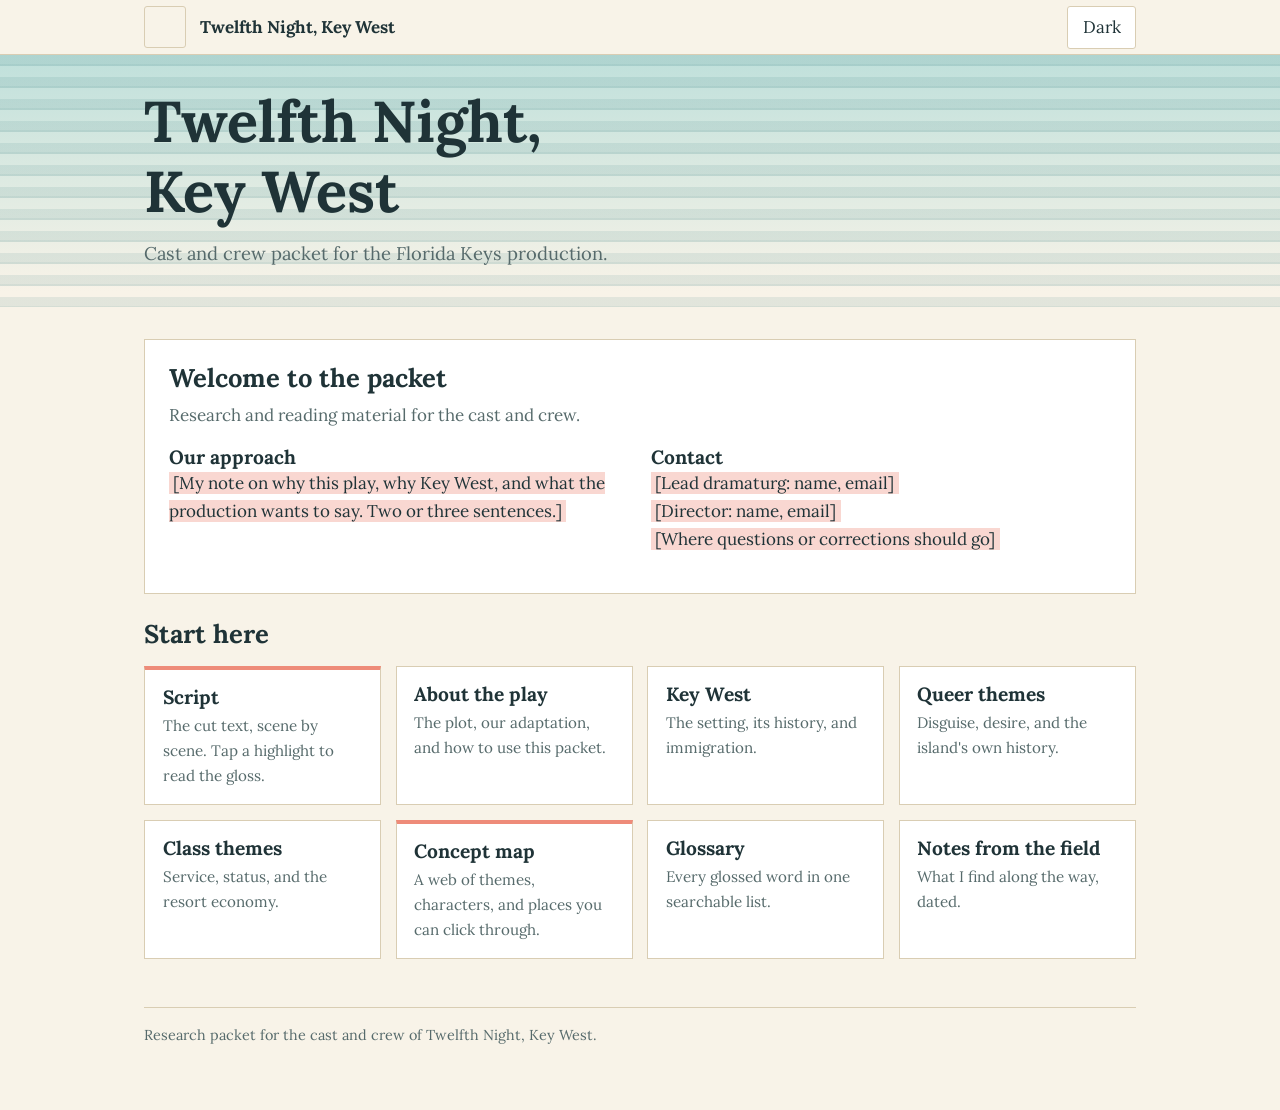
==== index.html @ 43cd5e14 "Add files via upload" ====
<!doctype html>
<html lang="en">
<head>
<meta charset="utf-8">
<meta name="viewport" content="width=device-width, initial-scale=1, viewport-fit=cover">
<title>Twelfth Night, Key West</title>
<link rel="preconnect" href="https://fonts.googleapis.com">
<link rel="preconnect" href="https://fonts.gstatic.com" crossorigin>
<link rel="stylesheet" href="https://fonts.googleapis.com/css2?family=Lora:ital,wght@0,400;0,600;0,700;1,400&display=swap">
<link rel="stylesheet" href="assets/style.css">
</head>
<body data-page="index.html">
<header class="hero">
  <svg id="lights" aria-hidden="true"></svg>
  <div class="in">
    <h1>Twelfth Night,<br>Key West</h1>
    <p class="sub">Cast and crew packet for the Florida Keys production.</p>
  </div>
</header>
<main id="main">

  <!-- My to-do: replace the highlighted placeholders with my own words. -->
  <section class="panel">
    <h2>Welcome to the packet</h2>
    <p class="muted">Research and reading material for the cast and crew.</p>
    <div class="grid2">
      <div>
        <h3>Our approach</h3>
        <p><span class="ph">[My note on why this play, why Key West, and what the production wants to say. Two or three sentences.]</span></p>
      </div>
      <div>
        <h3>Contact</h3>
        <p><span class="ph">[Lead dramaturg: name, email]</span><br>
           <span class="ph">[Director: name, email]</span><br>
           <span class="ph">[Where questions or corrections should go]</span></p>
      </div>
    </div>
  </section>
  <section>
    <h2>Start here</h2>
    <ul class="cards">
      <li class="pop"><a href="script.html"><h3>Script</h3><p>The cut text, scene by scene. Tap a highlight to read the gloss.</p></a></li>
      <li><a href="about.html"><h3>About the play</h3><p>The plot, our adaptation, and how to use this packet.</p></a></li>
      <li><a href="key-west.html"><h3>Key West</h3><p>The setting, its history, and immigration.</p></a></li>
      <li><a href="queer-themes.html"><h3>Queer themes</h3><p>Disguise, desire, and the island's own history.</p></a></li>
      <li><a href="class-themes.html"><h3>Class themes</h3><p>Service, status, and the resort economy.</p></a></li>
      <li class="pop"><a href="concept-map.html"><h3>Concept map</h3><p>A web of themes, characters, and places you can click through.</p></a></li>
      <li><a href="glossary.html"><h3>Glossary</h3><p>Every glossed word in one searchable list.</p></a></li>
      <li><a href="notes.html"><h3>Notes from the field</h3><p>What I find along the way, dated.</p></a></li>
    </ul>
  </section>
</main>
<script src="assets/site.js"></script>

</body>
</html>
---- assets/style.css ----
/* Twelfth Night, Key West: packet site styles.
   All my colors are tokens in :root. Dark mode redefines the same tokens.
   To change the look, I change the tokens first. */

:root {
  --cream: #F8F3E8;
  --sand: #EADFC8;
  --white: #FFFFFF;
  --teal: #1D6B70;
  --aqua: #BFE0DB;
  --salmon: #EE8B79;
  --ink: #1F3337;

  --bg: var(--cream);
  --surface: var(--white);
  --fg: var(--ink);
  --muted: #566A6B;
  --line: #D9CDB3;
  --accent: var(--salmon);
  --focus: var(--teal);
  --mark: rgba(238, 139, 121, .34);
  --mark-hi: rgba(238, 139, 121, .55);
  --slat: rgba(29, 107, 112, .10);
  --slat-edge: rgba(29, 107, 112, .16);
  --hero-top: var(--aqua);

  --font: 'Lora', Georgia, serif;
  --measure: 62rem;
}

/* Dark mode: follows the device unless the visitor taps the toggle (which sets data-theme). */
@media (prefers-color-scheme: dark) {
  :root:not([data-theme="light"]) {
    --bg: #10272B; --surface: #17363B; --fg: #F1E9D6; --muted: #A9BDBA; --line: #2C4F54;
    --accent: #F29A87; --focus: #F29A87;
    --mark: #9C4C40; --mark-hi: #B2574A;
    --slat: rgba(241, 233, 214, .05); --slat-edge: rgba(241, 233, 214, .09);
    --hero-top: #1F4A4F; color-scheme: dark;
  }
}
:root[data-theme="dark"] {
  --bg: #10272B; --surface: #17363B; --fg: #F1E9D6; --muted: #A9BDBA; --line: #2C4F54;
  --accent: #F29A87; --focus: #F29A87;
  --mark: #9C4C40; --mark-hi: #B2574A;
  --slat: rgba(241, 233, 214, .05); --slat-edge: rgba(241, 233, 214, .09);
  --hero-top: #1F4A4F; color-scheme: dark;
}

* { box-sizing: border-box; }
html { -webkit-text-size-adjust: 100%; }
body {
  margin: 0;
  background: var(--bg);
  color: var(--fg);
  font-family: var(--font);
  font-size: 17px;
  line-height: 1.65;
  padding-inline: max(16px, env(safe-area-inset-left, 0px)) max(16px, env(safe-area-inset-right, 0px));
  padding-bottom: 3rem;
}
body::before { /* paints the phone status-bar area behind the pinned bar */
  content: ""; position: fixed; inset: 0 0 auto; height: env(safe-area-inset-top, 0px);
  background: var(--bg); z-index: 30;
}
a { color: var(--teal); }
:root[data-theme="dark"] a { color: var(--accent); }
@media (prefers-color-scheme: dark) { :root:not([data-theme="light"]) a { color: var(--accent); } }
h1, h2, h3 { font-weight: 700; line-height: 1.2; text-wrap: balance; margin: 0; }
h1 { font-size: clamp(2.2rem, 6vw, 3.6rem); }
h2 { font-size: 1.6rem; margin-bottom: .5rem; }
h3 { font-size: 1.2rem; }
p { margin: 0 0 1em; max-width: 62ch; }
.muted { color: var(--muted); }
button, input { font: inherit; color: inherit; }
:is(a, button, input):focus-visible { outline: 3px solid var(--focus); outline-offset: 2px; }
.wrap { max-width: var(--measure); margin: 0 auto; }
.skip { position: absolute; left: -999px; top: 0; background: var(--surface); padding: .5rem 1rem; z-index: 50; }
.skip:focus { left: 8px; top: calc(env(safe-area-inset-top, 0px) + 8px); }

.btn {
  white-space: nowrap; background: var(--surface); border: 1px solid var(--line); padding: .4rem .9rem;
  border-radius: 3px; cursor: pointer; text-decoration: none; color: var(--fg); display: inline-block;
}
.btn[aria-pressed="true"] { border-color: var(--accent); box-shadow: inset 0 -3px 0 var(--accent); }
a.btn { color: var(--fg); }

/* Pinned top bar with hamburger */
.site {
  position: sticky; top: env(safe-area-inset-top, 0px); z-index: 20;
  margin-inline: calc(-1 * max(16px, env(safe-area-inset-left, 0px)));
  padding-inline: max(16px, env(safe-area-inset-left, 0px));
  background: var(--bg); border-bottom: 1px solid var(--line);
}
.site .in { max-width: var(--measure); margin: 0 auto; display: flex; align-items: center; gap: .9rem; min-height: 3.4rem; }
.burger {
  display: inline-flex; flex-direction: column; justify-content: center; gap: 5px;
  width: 2.6rem; height: 2.6rem; padding: 0 .6rem; background: none;
  border: 1px solid var(--line); border-radius: 3px; cursor: pointer;
}
.burger i { display: block; height: 2px; background: var(--fg); transition: transform .2s, opacity .2s; }
.burger[aria-expanded="true"] i:nth-child(1) { transform: translateY(7px) rotate(45deg); }
.burger[aria-expanded="true"] i:nth-child(2) { opacity: 0; }
.burger[aria-expanded="true"] i:nth-child(3) { transform: translateY(-7px) rotate(-45deg); }
.site .name { font-weight: 700; margin-right: auto; text-decoration: none; color: var(--fg); min-width: 0; line-height: 1.25; }
.site .here { font-weight: 400; color: var(--muted); margin-left: .6rem; }
.menu {
  position: absolute; left: 0; right: 0; top: 100%; background: var(--surface); border-bottom: 1px solid var(--line);
  padding-inline: max(16px, env(safe-area-inset-left, 0px)); max-height: calc(100vh - 4rem); overflow-y: auto;
}
.menu ul { list-style: none; margin: 0 auto; padding: .4rem 0 .8rem; max-width: var(--measure); columns: 2 15rem; }
.menu a {
  display: block; padding: .45rem .2rem .45rem .7rem; color: var(--fg); text-decoration: none;
  border-left: 4px solid transparent;
}
.menu a:hover { background: var(--mark); }
.menu a[aria-current="page"] { border-left-color: var(--accent); font-weight: 700; }

/* Header band: horizontal slats */
.hero {
  margin-inline: calc(-1 * max(16px, env(safe-area-inset-left, 0px)));
  padding: 0 max(16px, env(safe-area-inset-left, 0px)) 2.4rem;
  background:
    repeating-linear-gradient(180deg, var(--slat) 0 9px, var(--slat-edge) 9px 11px, transparent 11px 22px),
    linear-gradient(var(--hero-top), var(--bg) 94%);
}
.hero .in { max-width: var(--measure); margin: 0 auto; padding-top: 2rem; }
.hero.small { padding-bottom: 1.4rem; }
.hero.small .in { padding-top: 1rem; }
.hero.small h1 { font-size: clamp(1.9rem, 5vw, 2.8rem); }
.hero .sub { font-size: 1.15rem; color: var(--muted); margin: .8rem 0 0; max-width: 44ch; }
#lights { display: none; width: 100%; height: 72px; }
:root[data-theme="dark"] #lights { display: block; }
@media (prefers-color-scheme: dark) { :root:not([data-theme="light"]) #lights { display: block; } }
:root[data-theme="dark"] .hero .in { padding-top: .2rem; }
@media (prefers-color-scheme: dark) { :root:not([data-theme="light"]) .hero .in { padding-top: .2rem; } }

main { max-width: var(--measure); margin: 0 auto; padding-top: 2rem; }
section { padding-top: 1.6rem; }
.panel { background: var(--surface); border: 1px solid var(--line); padding: 1.4rem 1.5rem; }
.grid2 { display: grid; grid-template-columns: repeat(auto-fit, minmax(260px, 1fr)); gap: 1.4rem; }
.grid2 > * { min-width: 0; }
.cards { list-style: none; padding: 0; margin: 1rem 0 0; display: grid; grid-template-columns: repeat(auto-fit, minmax(230px, 1fr)); gap: .9rem; }
.cards li { background: var(--surface); border: 1px solid var(--line); min-width: 0; }
.cards a { display: block; padding: 1rem 1.1rem; color: var(--fg); text-decoration: none; height: 100%; }
.cards a:hover { background: var(--mark); }
.cards h3 { margin-bottom: .25rem; }
.cards p { margin: 0; color: var(--muted); font-size: .95rem; }
.cards li.pop { border-top: 4px solid var(--accent); }
.ph { background: var(--mark); padding: 0 .25em; }

/* Script reader */
.tools { display: flex; flex-wrap: wrap; gap: .6rem; align-items: center; margin: 1rem 0 1.4rem; }
.tools .sp-r { margin-left: auto; }
.scenenav { display: flex; justify-content: space-between; gap: 1rem; margin: 1.4rem 0; }
.scenenav a { max-width: 48%; }
.acts h3 { margin: 1.6rem 0 .5rem; }
.acts ul { list-style: none; margin: 0; padding: 0; display: grid; grid-template-columns: repeat(auto-fill, minmax(10rem, 1fr)); gap: .6rem; }
.acts li a { display: block; padding: .6rem .8rem; border: 1px solid var(--line); background: var(--surface); color: var(--fg); text-decoration: none; }
.acts li a:hover { background: var(--mark); }
.acts li small { display: block; color: var(--muted); }
.script { max-width: 46rem; font-size: 1.08rem; }
.dirline { font-style: italic; color: var(--muted); margin: 1.2rem 0; max-width: 40rem; }
.speech { margin: 0 0 1.25rem; position: relative; }
.who { font-weight: 700; font-size: .9rem; letter-spacing: .02em; }
.who .note { font-weight: 400; font-style: italic; color: var(--muted); margin-left: .4rem; }
.l { margin: 0; max-width: none; white-space: pre-wrap; tab-size: 2; padding-left: 1.6rem; text-indent: -1.6rem; position: relative; }
.l.songline { padding-left: 0; text-indent: 0; }
.l.prose { white-space: normal; padding-left: 0; text-indent: 0; }
.l em { color: var(--muted); }
.num {
  position: absolute; left: -3.2rem; width: 2.2rem; text-align: right; text-indent: 0;
  font-size: .78rem; color: var(--muted); user-select: none; top: .22rem;
}
@media (max-width: 62rem) { .num { display: none; } }
button.g {
  color: inherit; background: var(--mark); border: 0; border-radius: 3px; padding: .02em .22em; margin: 0 -.08em;
  cursor: pointer; box-decoration-break: clone; -webkit-box-decoration-break: clone;
}
button.g:hover { background: var(--mark-hi); }
:root[data-theme="dark"] button.g { color: #FBF3E4; }
@media (prefers-color-scheme: dark) { :root:not([data-theme="light"]) button.g { color: #FBF3E4; } }
button.g[aria-expanded="true"] { background: var(--mark-hi); box-shadow: 0 0 0 2px var(--accent); }
.hl-off button.g { background: transparent; box-shadow: none; cursor: text; pointer-events: none; }
.card {
  background: var(--surface); border: 1px solid var(--line); border-left: 4px solid var(--accent);
  padding: .8rem 1rem; margin: .4rem 0 .8rem 1.6rem; max-width: 30rem; font-size: .98rem; text-indent: 0; white-space: normal;
}
.card b { font-size: 1.05rem; }
.card .x { float: right; background: none; border: 0; color: var(--muted); cursor: pointer; padding: 0 0 0 1rem; }
.card .meta { display: block; color: var(--muted); font-size: .85rem; margin-top: .3rem; }
.tip {
  position: fixed; z-index: 40; max-width: 18rem; background: var(--fg); color: var(--bg);
  padding: .4rem .7rem; font-size: .9rem; line-height: 1.4; border-radius: 3px; pointer-events: none;
}

/* Glossary page */
.search { width: 100%; max-width: 28rem; padding: .55rem .8rem; border: 1px solid var(--line); background: var(--surface); border-radius: 3px; }
.gl { list-style: none; padding: 0; margin: 1rem 0 0; }
.gl li { padding: .7rem 0; border-top: 1px solid var(--line); }
.gl b { margin-right: .4rem; }
.gl .flag { color: var(--muted); font-style: italic; font-size: .9rem; }
.letters { display: flex; flex-wrap: wrap; gap: .3rem; margin-top: 1rem; }
.letters a { padding: .1rem .5rem; border: 1px solid var(--line); text-decoration: none; background: var(--surface); }

/* Notes from the field */
.entry { border-top: 1px solid var(--line); padding: 1.3rem 0; }
.entry:first-child { border-top: 0; }
.entry time { display: block; color: var(--muted); font-size: .9rem; }
.entry h2 { font-size: 1.4rem; margin: .1rem 0 .5rem; }
.tags { display: flex; flex-wrap: wrap; gap: .4rem; margin: .5rem 0 0; }
.tag {
  font-size: .85rem; border: 1px solid var(--line); border-radius: 99px; padding: .05rem .7rem;
  color: var(--muted); background: transparent; cursor: pointer;
}
.tag[aria-pressed="true"] { border-color: var(--accent); color: var(--fg); box-shadow: inset 0 -2px 0 var(--accent); }
.filters { display: flex; flex-wrap: wrap; gap: .4rem; margin: 1rem 0; }

footer { max-width: var(--measure); margin: 3rem auto 0; color: var(--muted); font-size: .9rem; border-top: 1px solid var(--line); padding-top: 1rem; }

@media (max-width: 40rem) {
  body { font-size: 16.5px; }
  .script { font-size: 1.02rem; }
}
@media (prefers-reduced-motion: reduce) { .burger i { transition: none; } }

@media (max-width: 34rem) {
  .site .name { font-size: .95rem; }
  .site .here { display: block; margin-left: 0; font-size: .85rem; }
  .hero.small .sub { display: none; }
}
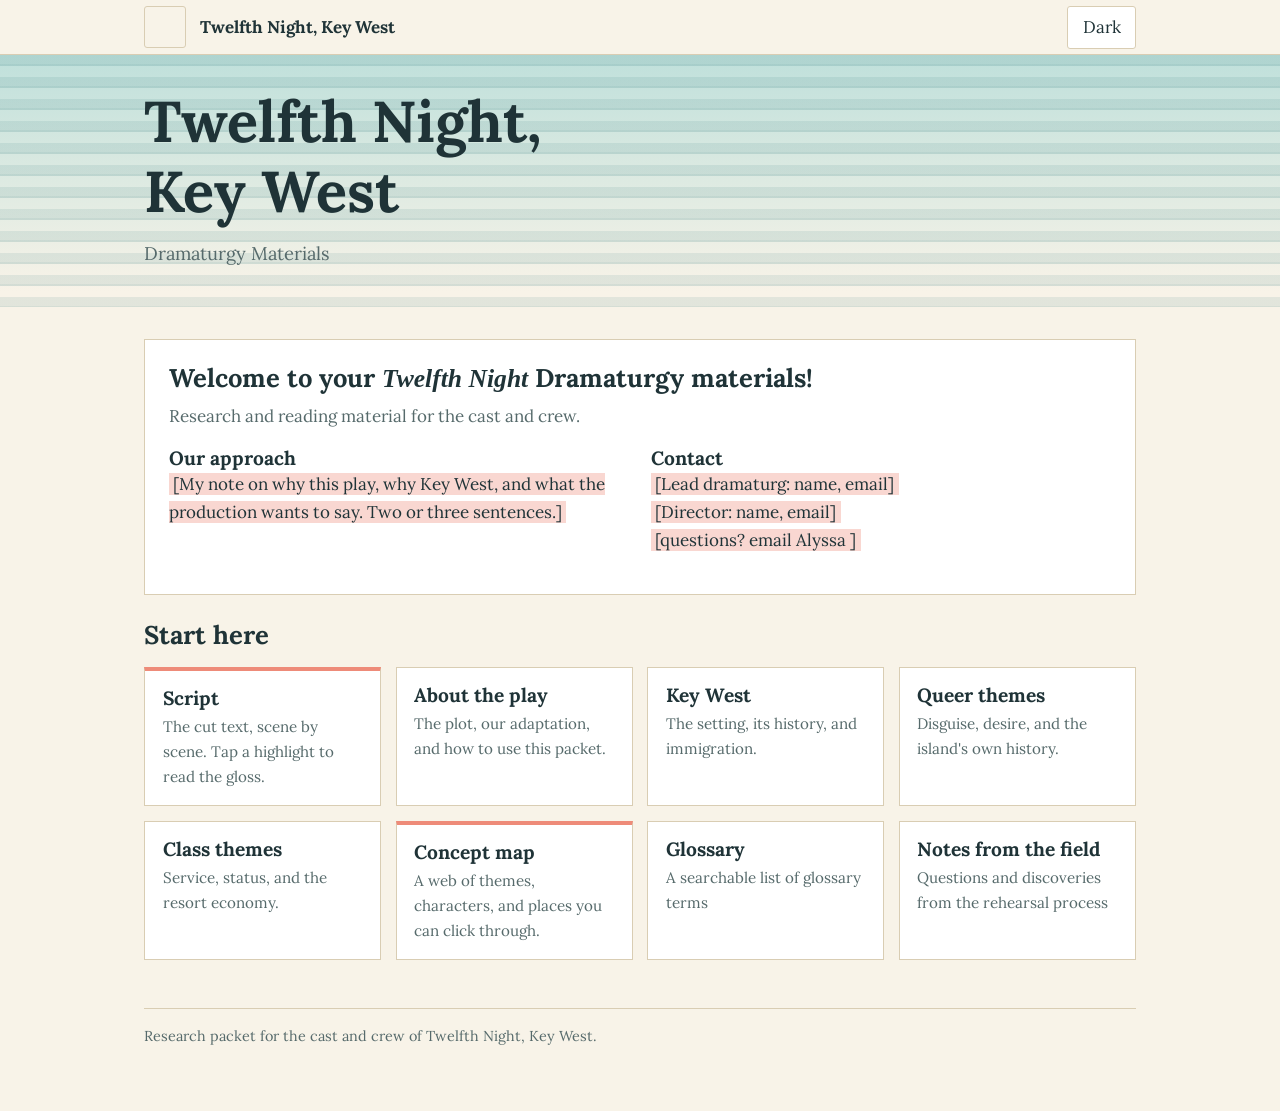
==== commit f706f637: "Update index.html" ====
--- a/index.html
+++ b/index.html
@@ -14,14 +14,14 @@
   <svg id="lights" aria-hidden="true"></svg>
   <div class="in">
     <h1>Twelfth Night,<br>Key West</h1>
-    <p class="sub">Cast and crew packet for the Florida Keys production.</p>
+    <p class="sub">Dramaturgy Materials</p>
   </div>
 </header>
 <main id="main">
 
   <!-- My to-do: replace the highlighted placeholders with my own words. -->
   <section class="panel">
-    <h2>Welcome to the packet</h2>
+    <h2>Welcome to your <i>Twelfth Night</i> Dramaturgy materials!</h2>
     <p class="muted">Research and reading material for the cast and crew.</p>
     <div class="grid2">
       <div>
@@ -32,7 +32,7 @@
         <h3>Contact</h3>
         <p><span class="ph">[Lead dramaturg: name, email]</span><br>
            <span class="ph">[Director: name, email]</span><br>
-           <span class="ph">[Where questions or corrections should go]</span></p>
+           <span class="ph">[questions? email Alyssa ]</span></p>
       </div>
     </div>
   </section>
@@ -45,8 +45,8 @@
       <li><a href="queer-themes.html"><h3>Queer themes</h3><p>Disguise, desire, and the island's own history.</p></a></li>
       <li><a href="class-themes.html"><h3>Class themes</h3><p>Service, status, and the resort economy.</p></a></li>
       <li class="pop"><a href="concept-map.html"><h3>Concept map</h3><p>A web of themes, characters, and places you can click through.</p></a></li>
-      <li><a href="glossary.html"><h3>Glossary</h3><p>Every glossed word in one searchable list.</p></a></li>
-      <li><a href="notes.html"><h3>Notes from the field</h3><p>What I find along the way, dated.</p></a></li>
+      <li><a href="glossary.html"><h3>Glossary</h3><p>A searchable list of glossary terms</p></a></li>
+      <li><a href="notes.html"><h3>Notes from the field</h3><p>Questions and discoveries from the rehearsal process</p></a></li>
     </ul>
   </section>
 </main>
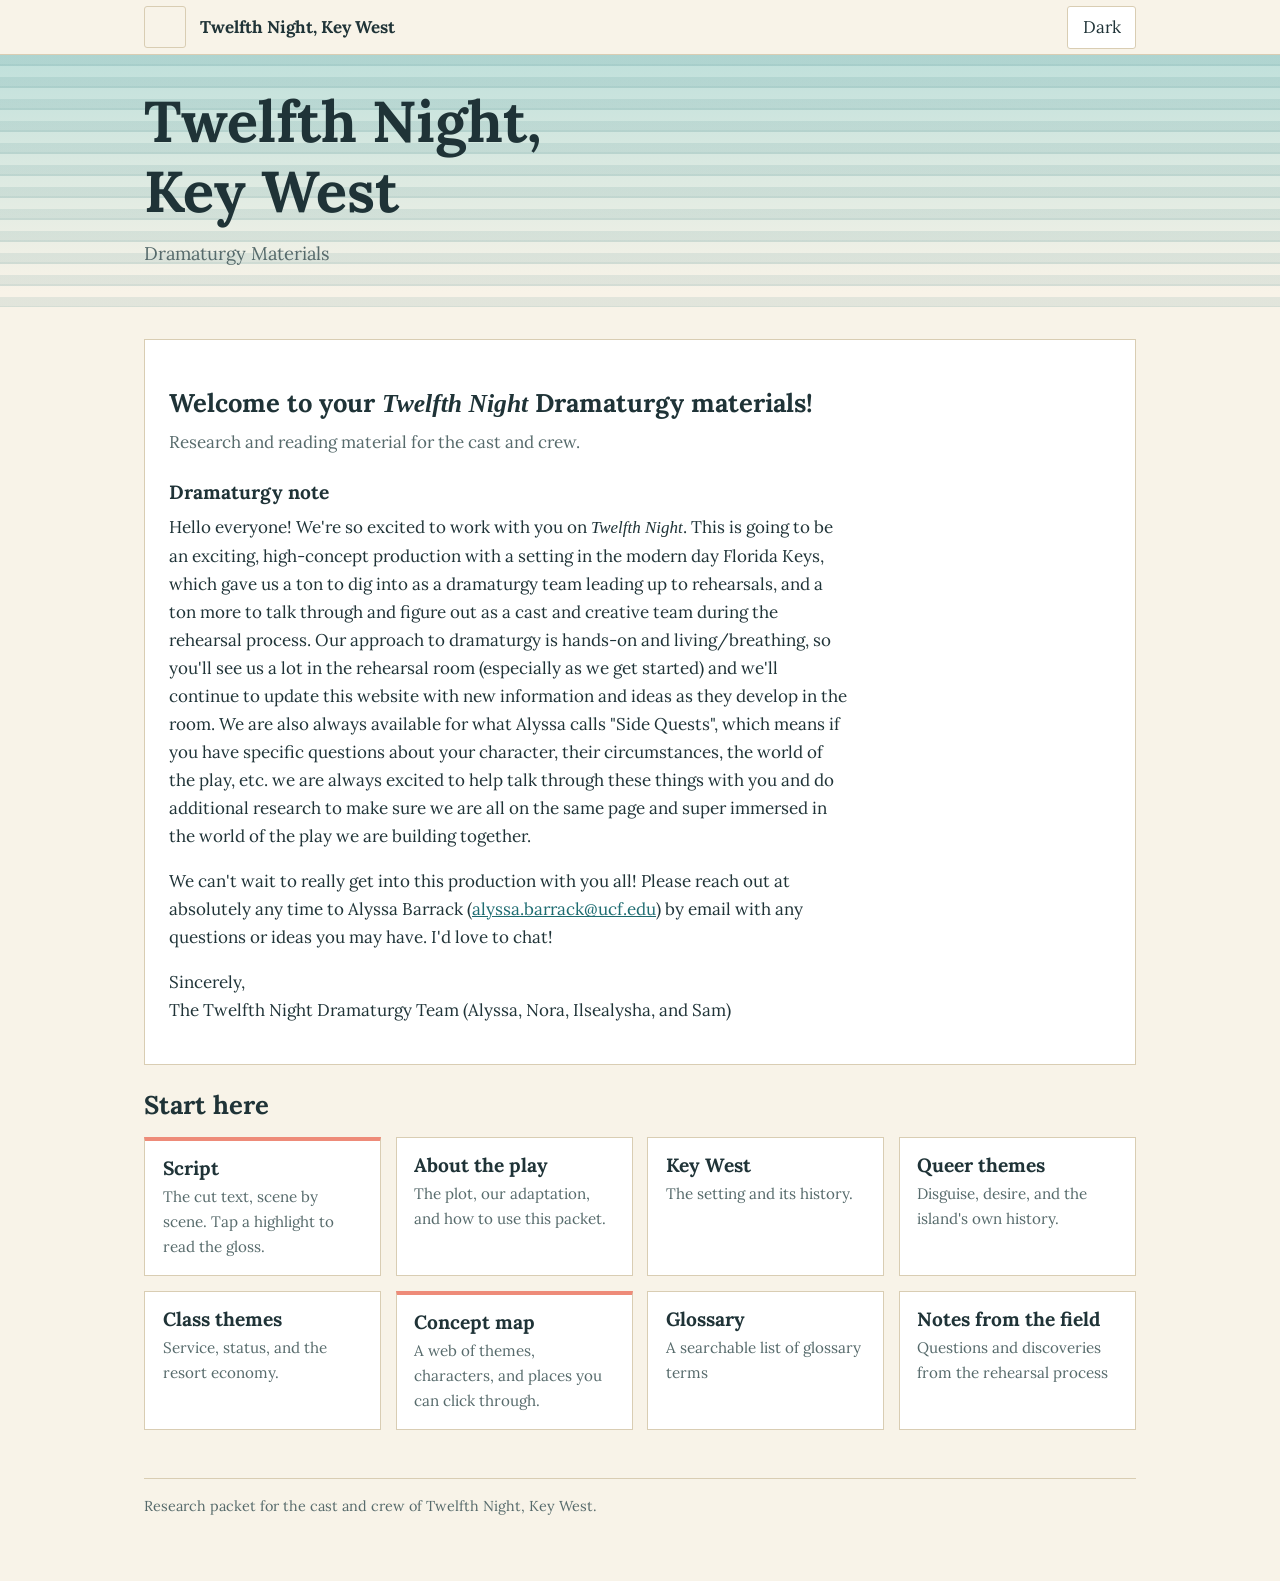
==== commit e4c4400a: "Add files via upload" ====
--- a/index.html
+++ b/index.html
@@ -19,29 +19,20 @@
 </header>
 <main id="main">
 
-  <!-- My to-do: replace the highlighted placeholders with my own words. -->
-  <section class="panel">
+  <section class="panel prose">
     <h2>Welcome to your <i>Twelfth Night</i> Dramaturgy materials!</h2>
     <p class="muted">Research and reading material for the cast and crew.</p>
-    <div class="grid2">
-      <div>
-        <h3>Our approach</h3>
-        <p><span class="ph">[My note on why this play, why Key West, and what the production wants to say. Two or three sentences.]</span></p>
-      </div>
-      <div>
-        <h3>Contact</h3>
-        <p><span class="ph">[Lead dramaturg: name, email]</span><br>
-           <span class="ph">[Director: name, email]</span><br>
-           <span class="ph">[questions? email Alyssa ]</span></p>
-      </div>
-    </div>
+    <h3>Dramaturgy note</h3>
+    <p>Hello everyone! We're so excited to work with you on <em>Twelfth Night</em>. This is going to be an exciting, high-concept production with a setting in the modern day Florida Keys, which gave us a ton to dig into as a dramaturgy team leading up to rehearsals, and a ton more to talk through and figure out as a cast and creative team during the rehearsal process. Our approach to dramaturgy is hands-on and living/breathing, so you'll see us a lot in the rehearsal room (especially as we get started) and we'll continue to update this website with new information and ideas as they develop in the room. We are also always available for what Alyssa calls "Side Quests", which means if you have specific questions about your character, their circumstances, the world of the play, etc. we are always excited to help talk through these things with you and do additional research to make sure we are all on the same page and super immersed in the world of the play we are building together.</p>
+    <p>We can't wait to really get into this production with you all! Please reach out at absolutely any time to Alyssa Barrack (<a href="mailto:alyssa.barrack@ucf.edu">alyssa.barrack@ucf.edu</a>) by email with any questions or ideas you may have. I'd love to chat!</p>
+    <p>Sincerely,<br>The Twelfth Night Dramaturgy Team (Alyssa, Nora, Ilsealysha, and Sam)</p>
   </section>
   <section>
     <h2>Start here</h2>
     <ul class="cards">
       <li class="pop"><a href="script.html"><h3>Script</h3><p>The cut text, scene by scene. Tap a highlight to read the gloss.</p></a></li>
       <li><a href="about.html"><h3>About the play</h3><p>The plot, our adaptation, and how to use this packet.</p></a></li>
-      <li><a href="key-west.html"><h3>Key West</h3><p>The setting, its history, and immigration.</p></a></li>
+      <li><a href="key-west.html"><h3>Key West</h3><p>The setting and its history.</p></a></li>
       <li><a href="queer-themes.html"><h3>Queer themes</h3><p>Disguise, desire, and the island's own history.</p></a></li>
       <li><a href="class-themes.html"><h3>Class themes</h3><p>Service, status, and the resort economy.</p></a></li>
       <li class="pop"><a href="concept-map.html"><h3>Concept map</h3><p>A web of themes, characters, and places you can click through.</p></a></li>
--- a/assets/style.css
+++ b/assets/style.css
@@ -167,11 +167,6 @@
 .l.songline { padding-left: 0; text-indent: 0; }
 .l.prose { white-space: normal; padding-left: 0; text-indent: 0; }
 .l em { color: var(--muted); }
-.num {
-  position: absolute; left: -3.2rem; width: 2.2rem; text-align: right; text-indent: 0;
-  font-size: .78rem; color: var(--muted); user-select: none; top: .22rem;
-}
-@media (max-width: 62rem) { .num { display: none; } }
 button.g {
   color: inherit; background: var(--mark); border: 0; border-radius: 3px; padding: .02em .22em; margin: 0 -.08em;
   cursor: pointer; box-decoration-break: clone; -webkit-box-decoration-break: clone;
@@ -228,3 +223,114 @@
   .site .here { display: block; margin-left: 0; font-size: .85rem; }
   .hero.small .sub { display: none; }
 }
+
+/* Script page additions: line links, character picker, production notes.
+   I paste this block into assets/style.css before the footer rule. */
+:root { --note-cut: #B98A1F; --note-adapt: #1D6B70; --note-stage: #5F8A66; --note-dram: #4A6FA5; --note-tint: rgba(29,107,112,.12); }
+@media (prefers-color-scheme: dark) { :root:not([data-theme="light"]) { --note-cut: #D9AE48; --note-adapt: #5FB4B8; --note-stage: #8DB594; --note-dram: #8FB0DE; --note-tint: rgba(95,180,184,.16); } }
+:root[data-theme="dark"] { --note-cut: #D9AE48; --note-adapt: #5FB4B8; --note-stage: #8DB594; --note-dram: #8FB0DE; --note-tint: rgba(95,180,184,.16); }
+
+.whopick { display: inline-flex; flex-wrap: wrap; gap: .5rem; align-items: center; }
+.whopick label { font-size: .95rem; }
+.whopick select.btn { font: inherit; }
+.lnk { position: absolute; top: 0; right: 0; font: inherit; font-size: .75rem; color: var(--muted); background: none; border: 0; padding: .1rem .3rem; cursor: pointer; opacity: .55; text-decoration: underline dotted; }
+.speech:hover .lnk, .lnk:focus-visible { opacity: 1; }
+.lnk:focus-visible, .nt:focus-visible { outline: 3px solid var(--focus); outline-offset: 2px; }
+.l.target { background: var(--mark); border-radius: 3px; box-shadow: -.4rem 0 0 var(--mark), .4rem 0 0 var(--mark); }
+
+button.nt { display: inline-block; vertical-align: middle; margin-left: .5rem; font: inherit; font-size: .72rem; line-height: 1.5; color: var(--fg); background: var(--surface);
+  border: 1px solid var(--tc); border-radius: 999px; padding: 0 .55rem; cursor: pointer; text-indent: 0; white-space: nowrap; }
+button.nt::before { content: ""; display: inline-block; width: .5rem; height: .5rem; border-radius: 50%; background: var(--tc); margin-right: .3rem; }
+button.nt[aria-expanded="true"] { background: var(--note-tint); }
+[data-type="cut"] { --tc: var(--note-cut); } [data-type="adapt"] { --tc: var(--note-adapt); } [data-type="stage"] { --tc: var(--note-stage); } [data-type="dram"] { --tc: var(--note-dram); }
+.card.notecard { border-left-color: var(--tc); }
+.scenenotes { max-width: 46rem; margin: 0 0 1.4rem; }
+.scenenotes h3 { font-size: 1rem; margin: 0 0 .3rem; }
+.scenenotes .card { margin-left: 0; }
+.nt-off .nt, .nt-off .scenenotes, .nt-off .notecard { display: none; }
+
+.whoOn .speech:not(.mine), .whoOn .dirline { opacity: .32; }
+.whoOn .speech.mine .who { color: var(--accent); }
+:root:not([data-theme="dark"]) .whoOn .speech.mine .who { color: var(--teal); }
+.whoHide .speech:not(.mine), .whoHide .dirline { display: none; }
+@media print { .tools, .lnk, .scenenav, .nt, #lights, .site { display: none !important; } .speech { break-inside: avoid; } }
+
+.num { position: absolute; left: -3.2rem; width: 2.2rem; text-align: right; text-indent: 0;
+  font-size: .78rem; color: var(--muted); user-select: none; top: .22rem; }
+.num.inl { position: static; display: inline-block; width: auto; margin: 0 .35em 0 .15em; font-size: .68rem; vertical-align: .25em; opacity: .8; }
+.num.inl:first-child { margin-left: 0; }
+@media (max-width: 62rem) {
+  .l:not(.prose) .num { position: static; display: inline-block; width: 1.4rem; margin-right: .2rem; text-align: right; text-indent: 0; }
+}
+
+/* Long reading pages (About, Key West, Queer themes, Class themes) */
+.prose h2 { margin-top: 2.2rem; }
+.prose > h2:first-child, .prose > p:first-child + h2 { margin-top: 1.6rem; }
+.prose h3 { margin: 1.6rem 0 .5rem; }
+.prose ul, .prose ol { max-width: 62ch; padding-left: 1.3rem; margin: 0 0 1em; }
+.prose li { margin-bottom: .55rem; }
+.prose li > ul, .prose li > ol { margin: .5rem 0 .2rem; }
+.prose blockquote { margin: 1.2rem 0; padding: .1rem 1.2rem; max-width: 62ch; border-left: 4px solid var(--accent); font-style: italic; }
+.prose blockquote p { margin: .6rem 0; }
+.prose figure { margin: 1.5rem 0; max-width: 40rem; }
+.prose figure img { display: block; width: 100%; height: auto; border: 1px solid var(--line); }
+.prose figcaption { color: var(--muted); font-size: .9rem; margin-top: .4rem; }
+.prose .note { border: 1px solid var(--line); border-left: 4px solid var(--accent); padding: .7rem 1rem; background: var(--bg); }
+.tablewrap { overflow-x: auto; margin: 1.2rem 0; }
+.tablewrap table { border-collapse: collapse; min-width: 100%; font-size: .95rem; }
+.tablewrap th, .tablewrap td { text-align: left; vertical-align: top; padding: .55rem .7rem; border-bottom: 1px solid var(--line); }
+.tablewrap th { border-bottom: 2px solid var(--accent); }
+
+/* Dropdown definition terms */
+button.dd {
+  font: inherit; color: inherit; background: none; border: 0; padding: 0; cursor: pointer;
+  border-bottom: 2px dotted var(--accent); line-height: inherit; text-align: inherit; display: inline;
+}
+button.dd::after { content: " \25BE"; font-size: .75em; color: var(--accent); }
+button.dd:hover, button.dd[aria-expanded="true"] { background: var(--mark); }
+.prose .ddcard { margin: .5rem 0 .4rem 0; display: block; }
+
+/* Concept map. I paste this block into assets/style.css before the footer rule, replacing any earlier concept map block. */
+:root { --cm-gold: #B98A1F; --cm-salmon: #E4725E; --cm-teal: #1D6B70; --cm-sage: #5F8A66; --cm-il: rgba(191,224,219,.35); --cm-ks: rgba(238,139,121,.14); }
+@media (prefers-color-scheme: dark) { :root:not([data-theme="light"]) { --cm-gold: #D9AE48; --cm-salmon: #F29A87; --cm-teal: #5FB4B8; --cm-sage: #8DB594; --cm-il: rgba(95,180,184,.14); --cm-ks: rgba(242,154,135,.12); } }
+:root[data-theme="dark"] { --cm-gold: #D9AE48; --cm-salmon: #F29A87; --cm-teal: #5FB4B8; --cm-sage: #8DB594; --cm-il: rgba(95,180,184,.14); --cm-ks: rgba(242,154,135,.12); }
+
+.cm-intro { max-width: 40rem; margin: 0 0 1rem; }
+.cm-bar { position: sticky; top: calc(env(safe-area-inset-top, 0px) + 3.6rem); z-index: 15; display: flex; flex-wrap: wrap; gap: .6rem 1rem; align-items: center; justify-content: space-between;
+  background: var(--bg); padding: .6rem 0; border-bottom: 1px solid var(--line); }
+.cm-view { display: inline-flex; border: 1px solid var(--line); border-radius: 999px; background: var(--surface); padding: 3px; }
+.cm-view button { font: inherit; font-size: .92rem; color: var(--fg); background: none; border: 0; border-radius: 999px; padding: .4rem .9rem; cursor: pointer; min-height: 38px; }
+.cm-view button[aria-pressed="true"] { background: var(--cm-teal); color: #fff; font-weight: 600; }
+:root[data-theme="dark"] .cm-view button[aria-pressed="true"] { color: #10272B; }
+.cm-nav { display: flex; gap: 1rem; flex-wrap: wrap; font-size: .95rem; }
+.cm-nav a { padding: .3rem 0; }
+.cm-sec { padding-top: 1.4rem; scroll-margin-top: 7.5rem; }
+.cm-sec > h3 { font-size: 1.5rem; margin: 0 0 .6rem; }
+.cm-sub { font-size: .8rem; letter-spacing: .08em; text-transform: uppercase; color: var(--muted); margin: 1.1rem 0 .4rem; font-weight: 600; }
+.cm-row { background: var(--surface); border: 1px solid var(--line); border-left: 5px solid var(--cm-teal); border-radius: 6px; margin: 0 0 .7rem; padding: .8rem 1rem; scroll-margin-top: 7.5rem; }
+.cm-row[data-type="action"] { border-left-color: var(--cm-salmon); }
+.cm-row[data-type="theme"] { border-left-color: var(--cm-gold); }
+.cm-row[data-type="place"] { border-left-color: var(--cm-sage); }
+.cm-row:target { box-shadow: 0 0 0 3px var(--accent); }
+.cm-head { display: flex; flex-wrap: wrap; gap: .3rem .8rem; align-items: baseline; justify-content: space-between; }
+.cm-head h4 { margin: 0; font-size: 1.12rem; }
+.cm-tags .tag { font-size: .75rem; border: 1px dashed var(--muted); border-radius: 999px; padding: .05rem .5rem; background: rgba(238,139,121,.22); }
+.cm-cols { display: grid; grid-template-columns: 1fr 1fr; gap: .6rem; margin-top: .5rem; }
+.cm-col { padding: .5rem .7rem; border-radius: 4px; min-width: 0; }
+.cm-col p { margin: 0; }
+.cm-col p + p { margin-top: .15rem; }
+.cm-col.il { background: var(--cm-il); } .cm-col.ks { background: var(--cm-ks); }
+.cm-label { font-size: .72rem; letter-spacing: .08em; text-transform: uppercase; color: var(--muted); }
+.cm-foot { margin-top: .5rem; font-size: .93rem; }
+.cm-foot p { margin: .2rem 0; } .cm-foot details { margin: .3rem 0; } .cm-foot summary { cursor: pointer; min-height: 30px; }
+.cm-foot ul { margin: .3rem 0 .3rem 1.1rem; padding: 0; }
+.cmap[data-view="illyria"] .cm-cols, .cmap[data-view="keys"] .cm-cols { grid-template-columns: 1fr; }
+.cmap[data-view="illyria"] .ks, .cmap[data-view="keys"] .il { display: none; }
+.cm-legend { margin-top: 1.4rem; font-size: .9rem; }
+.cm-view button:focus-visible, .cm-nav a:focus-visible { outline: 3px solid var(--focus); outline-offset: 2px; }
+@media (max-width: 700px) {
+  .cm-cols { grid-template-columns: 1fr; }
+  .cm-bar { top: calc(env(safe-area-inset-top, 0px) + 3.4rem); }
+  .cm-view { width: 100%; } .cm-view button { flex: 1; padding: .4rem .3rem; font-size: .85rem; }
+  .cm-nav { gap: .8rem; font-size: .9rem; }
+}
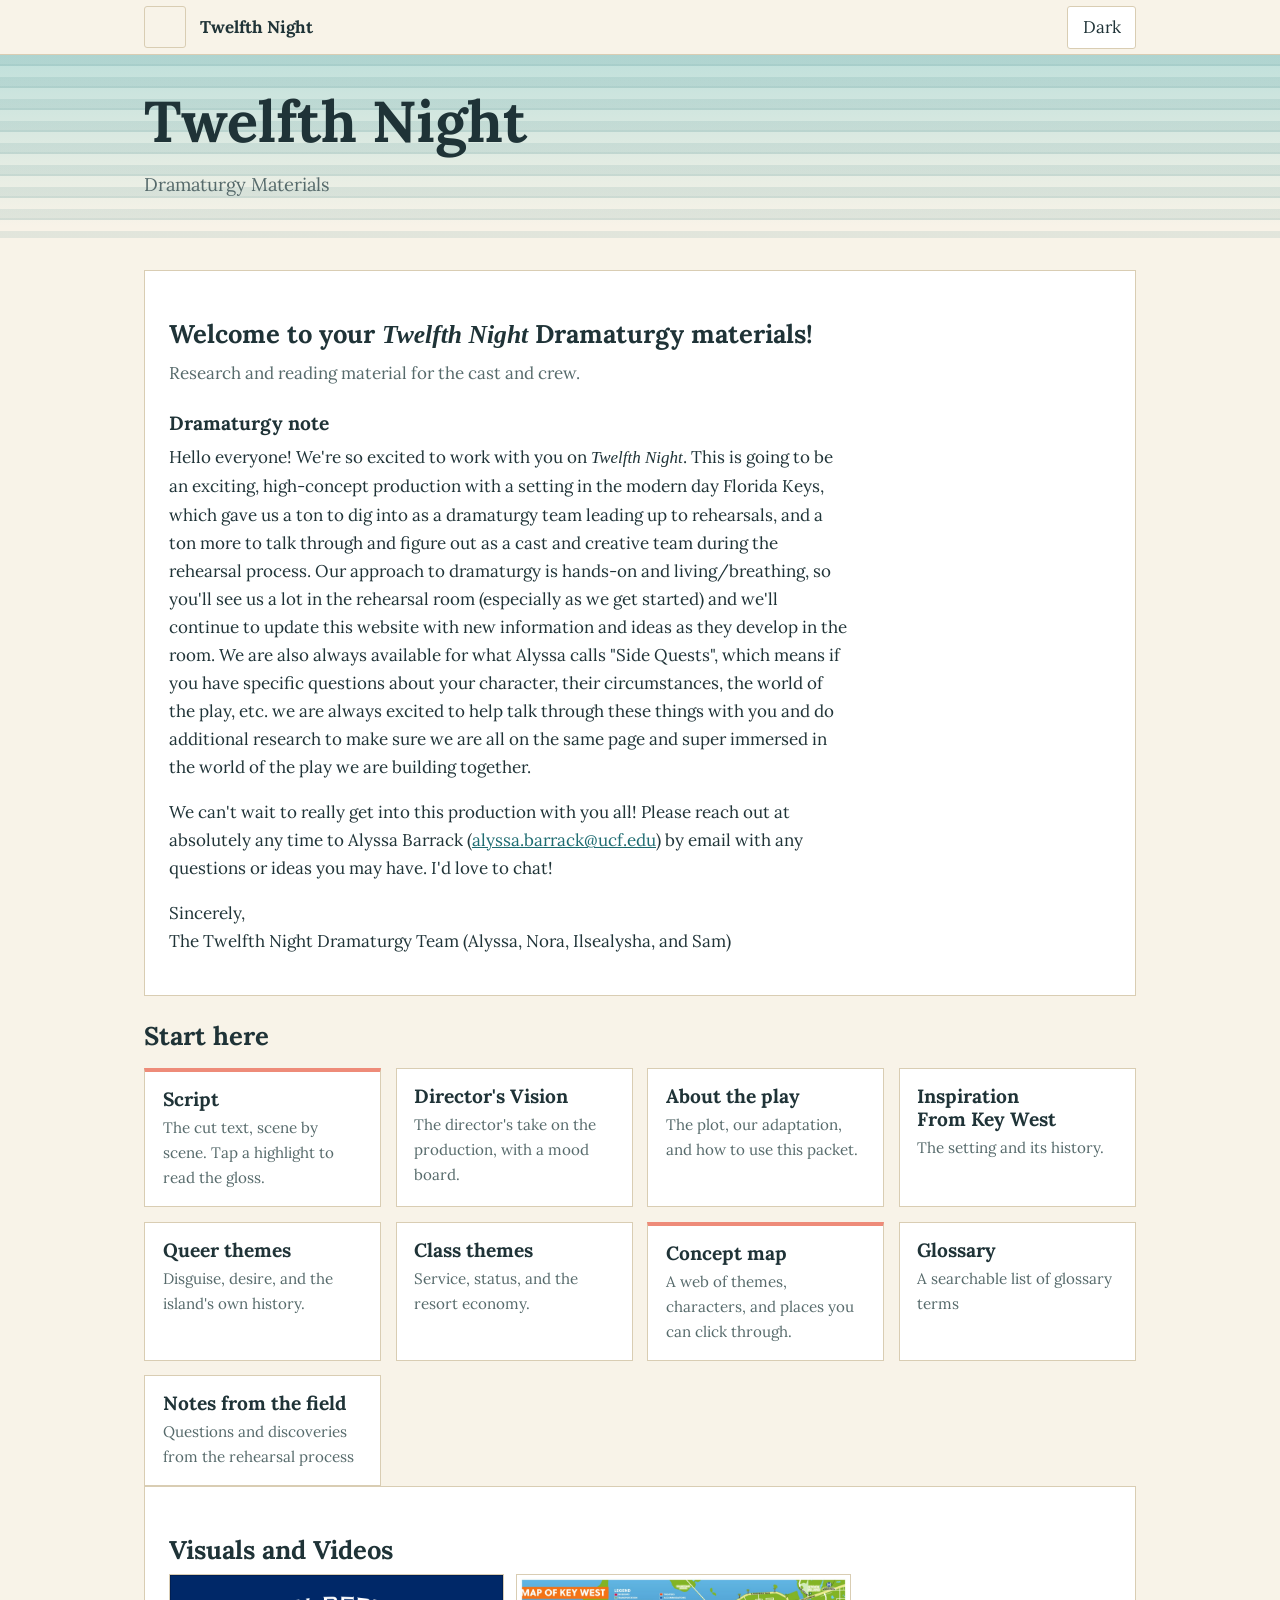
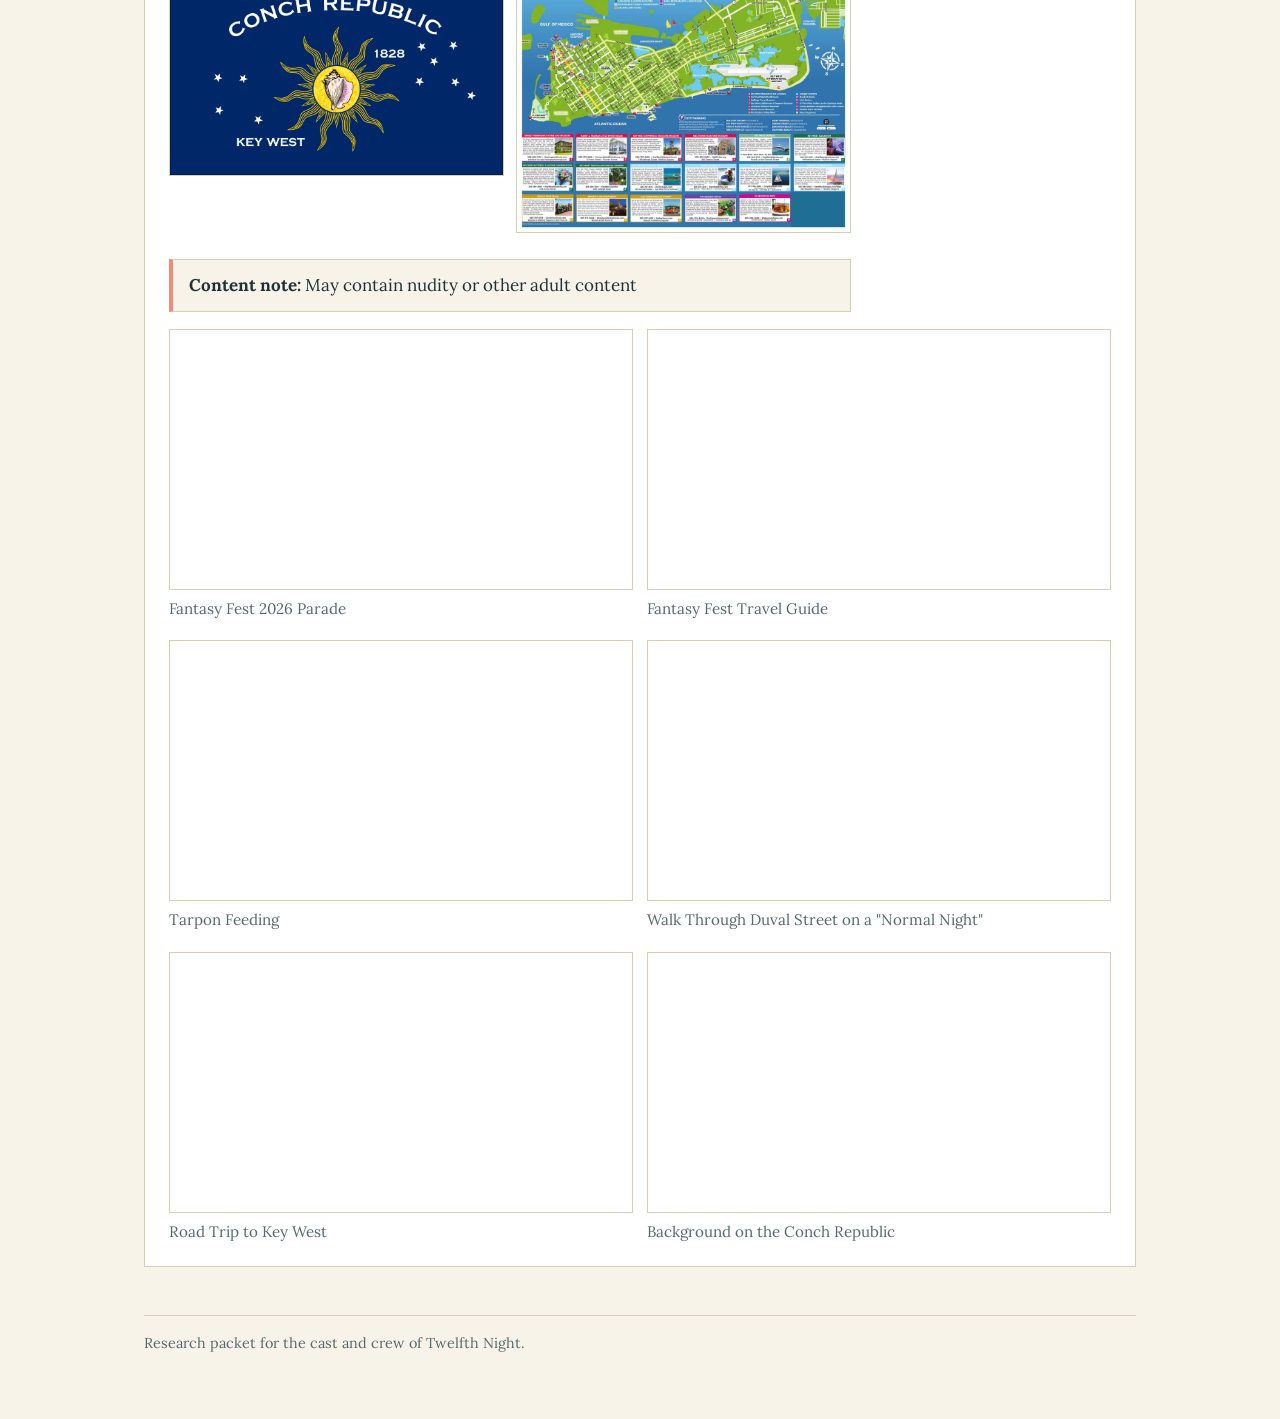
==== commit 16eed332: "Add files via upload" ====
--- a/index.html
+++ b/index.html
@@ -3,7 +3,7 @@
 <head>
 <meta charset="utf-8">
 <meta name="viewport" content="width=device-width, initial-scale=1, viewport-fit=cover">
-<title>Twelfth Night, Key West</title>
+<title>Twelfth Night</title>
 <link rel="preconnect" href="https://fonts.googleapis.com">
 <link rel="preconnect" href="https://fonts.gstatic.com" crossorigin>
 <link rel="stylesheet" href="https://fonts.googleapis.com/css2?family=Lora:ital,wght@0,400;0,600;0,700;1,400&display=swap">
@@ -13,7 +13,7 @@
 <header class="hero">
   <svg id="lights" aria-hidden="true"></svg>
   <div class="in">
-    <h1>Twelfth Night,<br>Key West</h1>
+    <h1>Twelfth Night</h1>
     <p class="sub">Dramaturgy Materials</p>
   </div>
 </header>
@@ -31,8 +31,9 @@
     <h2>Start here</h2>
     <ul class="cards">
       <li class="pop"><a href="script.html"><h3>Script</h3><p>The cut text, scene by scene. Tap a highlight to read the gloss.</p></a></li>
+      <li><a href="directors-vision.html"><h3>Director's Vision</h3><p>The director's take on the production, with a mood board.</p></a></li>
       <li><a href="about.html"><h3>About the play</h3><p>The plot, our adaptation, and how to use this packet.</p></a></li>
-      <li><a href="key-west.html"><h3>Key West</h3><p>The setting and its history.</p></a></li>
+      <li><a href="key-west.html"><h3>Inspiration From Key West</h3><p>The setting and its history.</p></a></li>
       <li><a href="queer-themes.html"><h3>Queer themes</h3><p>Disguise, desire, and the island's own history.</p></a></li>
       <li><a href="class-themes.html"><h3>Class themes</h3><p>Service, status, and the resort economy.</p></a></li>
       <li class="pop"><a href="concept-map.html"><h3>Concept map</h3><p>A web of themes, characters, and places you can click through.</p></a></li>
@@ -40,8 +41,50 @@
       <li><a href="notes.html"><h3>Notes from the field</h3><p>Questions and discoveries from the rehearsal process</p></a></li>
     </ul>
   </section>
+  <section class="panel prose" id="visuals">
+    <h2>Visuals and Videos</h2>
+    <!-- IMAGES: one <li> per image, same as the Director's Vision page. Change the file name and the alt text (a short description for screen readers). -->
+    <ul class="vision-grid natural">
+      <li><button type="button"><img src="img/visuals/conch-republic-flag.webp" alt="The Conch Republic flag of Key West: a gold sunburst around a conch shell on a navy field, with the words Conch Republic, 1828, and Key West and a scattering of white stars." width="1920" height="1152" loading="lazy"></button></li>
+      <li><button type="button"><img src="img/visuals/key-west-map.jpg" alt="An illustrated tourist map of Key West, showing the island's streets, beaches, and numbered attractions, with a key to the map at the top and attraction listings below." width="1800" height="1391" loading="lazy"></button></li>
+    </ul>
+    <p class="note"><strong>Content note:</strong> May contain nudity or other adult content</p>
+    <div class="vidgrid">
+    <figure>
+      <div class="embed"><iframe src="https://www.youtube-nocookie.com/embed/nuZ8A3t3wos" title="Fantasy Fest 2026 Parade" loading="lazy" allow="encrypted-media; picture-in-picture; fullscreen" referrerpolicy="strict-origin-when-cross-origin" allowfullscreen></iframe></div>
+      <figcaption>Fantasy Fest 2026 Parade</figcaption>
+    </figure>
+    <figure>
+      <div class="embed"><iframe src="https://www.youtube-nocookie.com/embed/G4PIMtGFm98" title="Fantasy Fest Travel Guide" loading="lazy" allow="encrypted-media; picture-in-picture; fullscreen" referrerpolicy="strict-origin-when-cross-origin" allowfullscreen></iframe></div>
+      <figcaption>Fantasy Fest Travel Guide</figcaption>
+    </figure>
+    <figure>
+      <div class="embed"><iframe src="https://www.youtube-nocookie.com/embed/ugKH9EWsUCY" title="Tarpon Feeding" loading="lazy" allow="encrypted-media; picture-in-picture; fullscreen" referrerpolicy="strict-origin-when-cross-origin" allowfullscreen></iframe></div>
+      <figcaption>Tarpon Feeding</figcaption>
+    </figure>
+    <figure>
+      <div class="embed"><iframe src="https://www.youtube-nocookie.com/embed/YI0FChfzwso" title="Walk Through Duval Street on a &quot;Normal Night&quot;" loading="lazy" allow="encrypted-media; picture-in-picture; fullscreen" referrerpolicy="strict-origin-when-cross-origin" allowfullscreen></iframe></div>
+      <figcaption>Walk Through Duval Street on a "Normal Night"</figcaption>
+    </figure>
+    <figure>
+      <div class="embed"><iframe src="https://www.youtube-nocookie.com/embed/aaDvZfFoE5o" title="Road Trip to Key West" loading="lazy" allow="encrypted-media; picture-in-picture; fullscreen" referrerpolicy="strict-origin-when-cross-origin" allowfullscreen></iframe></div>
+      <figcaption>Road Trip to Key West</figcaption>
+    </figure>
+    <figure>
+      <div class="embed"><iframe src="https://www.youtube-nocookie.com/embed/RACnN0izfBk" title="Background on the Conch Republic" loading="lazy" allow="encrypted-media; picture-in-picture; fullscreen" referrerpolicy="strict-origin-when-cross-origin" allowfullscreen></iframe></div>
+      <figcaption>Background on the Conch Republic</figcaption>
+    </figure>
+    </div>
+  </section>
 </main>
+<div class="vbox" id="vbox" role="dialog" aria-modal="true" aria-label="Image" hidden>
+  <button type="button" class="vclose" aria-label="Close">&times;</button>
+  <button type="button" class="vprev" aria-label="Previous image">&#8249;</button>
+  <figure><img alt=""><p class="vcount" aria-live="polite"></p></figure>
+  <button type="button" class="vnext" aria-label="Next image">&#8250;</button>
+</div>
 <script src="assets/site.js"></script>
+<script src="assets/vision.js"></script>
 
 </body>
 </html>
--- a/assets/style.css
+++ b/assets/style.css
@@ -1,4 +1,4 @@
-/* Twelfth Night, Key West: packet site styles.
+/* Twelfth Night: packet site styles.
    All my colors are tokens in :root. Dark mode redefines the same tokens.
    To change the look, I change the tokens first. */
 
@@ -334,3 +334,56 @@
   .cm-view { width: 100%; } .cm-view button { flex: 1; padding: .4rem .3rem; font-size: .85rem; }
   .cm-nav { gap: .8rem; font-size: .9rem; }
 }
+
+/* Director's Vision: mood board grid and the large viewer */
+.vision { margin-top: 2rem; }
+.vision-grid { list-style: none; padding: 0; margin: 1rem 0 0; display: grid; grid-template-columns: repeat(3, 1fr); gap: .75rem; }
+.vision-grid li { min-width: 0; }
+.vision-grid button { display: block; width: 100%; padding: 0; border: 1px solid var(--line); background: var(--surface); cursor: zoom-in; line-height: 0; }
+.vision-grid img { width: 100%; height: auto; aspect-ratio: 4 / 3; object-fit: cover; display: block; transition: opacity .15s; }
+.vision-grid button:hover img { opacity: .88; }
+.vision-grid button:focus-visible, .vbox button:focus-visible { outline: 3px solid var(--focus); outline-offset: 2px; }
+@media (max-width: 40rem) { .vision-grid { grid-template-columns: repeat(2, 1fr); gap: .5rem; } }
+.vbox { position: fixed; inset: 0; z-index: 100; background: rgba(16, 39, 43, .97); display: flex; align-items: center; justify-content: center; gap: .5rem;
+  padding: max(1rem, env(safe-area-inset-top, 0px)) max(.5rem, env(safe-area-inset-right, 0px)) max(1rem, env(safe-area-inset-bottom, 0px)) max(.5rem, env(safe-area-inset-left, 0px)); }
+.vbox[hidden] { display: none; }
+.vbox figure { margin: 0; max-width: min(1100px, 100%); min-width: 0; flex: 1 1 auto; display: flex; flex-direction: column; align-items: center; gap: .6rem; }
+.vbox img { max-width: 100%; max-height: calc(100vh - 6rem); max-height: calc(100dvh - 6rem); object-fit: contain; }
+.vcount { margin: 0; color: #F1E9D6; font-size: .9rem; }
+.vbox button { background: rgba(248, 243, 232, .14); color: #F8F3E8; border: 0; font: inherit; line-height: 1; cursor: pointer; }
+.vbox button:hover { background: rgba(248, 243, 232, .28); }
+.vprev, .vnext { font-size: 2.2rem; width: 2.8rem; height: 3.4rem; flex: 0 0 auto; }
+.vclose { position: absolute; top: max(.6rem, env(safe-area-inset-top, 0px)); right: max(.6rem, env(safe-area-inset-right, 0px)); font-size: 2rem; width: 2.8rem; height: 2.8rem; }
+@media (max-width: 40rem) { .vprev, .vnext { width: 2.2rem; height: 3rem; font-size: 1.8rem; } }
+body.vopen { overflow: hidden; }
+.lead { font-size: 1.2rem; font-style: italic; }
+.prose .sig { margin-top: 1.6rem; }
+
+/* Small bold label that introduces a group of bullets inside a section, like the ones under Marriage on the About page. I use it instead of another heading level. */
+.prose h3[id] { scroll-margin-top: 7.5rem; }
+.prose .sublabel { margin: 1.4rem 0 .3rem; font-weight: 700; }
+
+/* Images that should show whole, not cropped to 4:3 (a map, a flag). I add "natural" to the vision-grid ul to get this. */
+.vision-grid.natural { grid-template-columns: repeat(auto-fit, minmax(18rem, 1fr)); align-items: start; }
+.prose .vision-grid { margin-left: 0; padding-left: 0; }
+.vision-grid.natural img { aspect-ratio: auto; object-fit: contain; }
+
+/* Embedded videos: two across on a wide screen, one on a phone, all the same 16:9 size.
+   The iframe fills the .embed box, which holds the shape even before the video loads. */
+.vidgrid { display: grid; grid-template-columns: repeat(2, 1fr); gap: 1.2rem .9rem; margin: 1rem 0 0; }
+.vidgrid figure { margin: 0; min-width: 0; }
+.vidgrid .embed { position: relative; aspect-ratio: 16 / 9; background: var(--surface); border: 1px solid var(--line); }
+.vidgrid iframe { position: absolute; inset: 0; width: 100%; height: 100%; border: 0; }
+.vidgrid figcaption { margin-top: .4rem; font-size: .95rem; color: var(--muted); }
+@media (max-width: 40rem) { .vidgrid { grid-template-columns: 1fr; } }
+
+/* Scansion examples on the About page. Each syllable gets its own cell, with the stress mark in the row above it, so the marks line up over the right syllable.
+   The wide ones scroll sideways inside their own box on a phone. I add a new example by copying one table and changing the marks and syllables. */
+.prose code { font-family: ui-monospace, Menlo, Consolas, monospace; font-size: .95em; background: var(--surface); border: 1px solid var(--line); padding: 0 .3em; border-radius: 3px; }
+.prose .marks { list-style: none; padding-left: 0; }
+.prose .marks li { margin: .35rem 0; }
+.scan { border-collapse: collapse; width: auto !important; min-width: 0 !important; }
+.tablewrap .scan td { text-align: center; padding: .15rem .45rem; border-bottom: 0; white-space: nowrap; }
+.scan .mk { font-family: ui-monospace, Menlo, Consolas, monospace; color: var(--accent); font-weight: 700; }
+.scan .bar { color: var(--muted); padding: .15rem .2rem; }
+@media (max-width: 40rem) { .tablewrap .scan td { padding: .1rem .2rem; font-size: .8rem; } .scan .bar { padding: .1rem .08rem; } }
